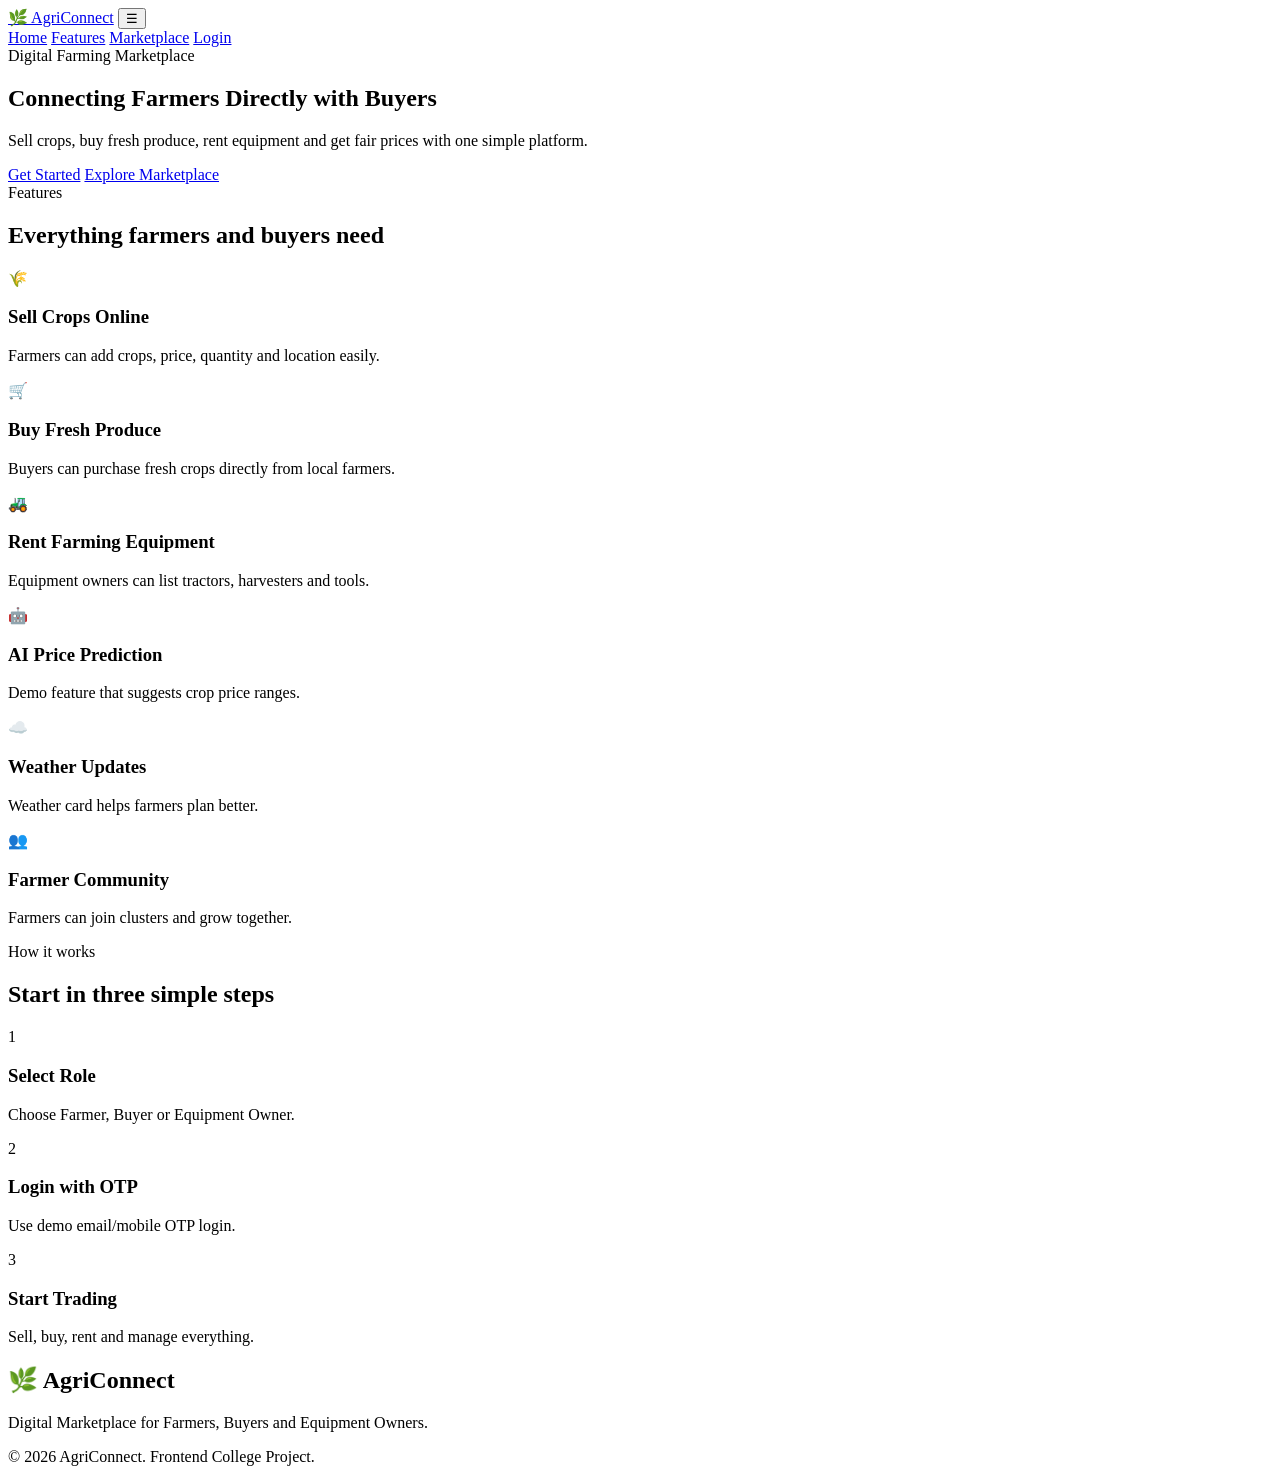
==== index.html @ fda9839f "Rename home.html to index.html" ====
<!DOCTYPE html>
<html lang="en">
<head>
  <meta charset="UTF-8" />
  <meta name="viewport" content="width=device-width, initial-scale=1.0" />
  <title>AgriConnect | Home</title>
  <link rel="stylesheet" href="css/styles.css" />
</head>
<body>
  <nav class="navbar">
    <a href="home.html" class="logo">🌿 AgriConnect</a>

    <button class="menu-btn" onclick="toggleMenu()">☰</button>

    <div class="nav-links" id="navLinks">
      <a href="home.html">Home</a>
      <a href="#features">Features</a>
      <a href="buyer.html">Marketplace</a>
      <a href="login.html" class="nav-btn">Login</a>
    </div>
  </nav>

  <section class="hero">
    <div class="hero-content">
      <span class="badge">Digital Farming Marketplace</span>
      <h1>Connecting Farmers Directly with Buyers</h1>
      <p>Sell crops, buy fresh produce, rent equipment and get fair prices with one simple platform.</p>
      <div class="hero-actions">
        <a href="login.html" class="btn primary-btn">Get Started</a>
        <a href="buyer.html" class="btn light-btn">Explore Marketplace</a>
      </div>
    </div>
  </section>

  <section class="section" id="features">
    <div class="section-heading">
      <span class="badge green-badge">Features</span>
      <h2>Everything farmers and buyers need</h2>
    </div>

    <div class="grid cards-grid">
      <div class="card feature-card">
        <div class="icon">🌾</div>
        <h3>Sell Crops Online</h3>
        <p>Farmers can add crops, price, quantity and location easily.</p>
      </div>

      <div class="card feature-card">
        <div class="icon">🛒</div>
        <h3>Buy Fresh Produce</h3>
        <p>Buyers can purchase fresh crops directly from local farmers.</p>
      </div>

      <div class="card feature-card">
        <div class="icon">🚜</div>
        <h3>Rent Farming Equipment</h3>
        <p>Equipment owners can list tractors, harvesters and tools.</p>
      </div>

      <div class="card feature-card">
        <div class="icon">🤖</div>
        <h3>AI Price Prediction</h3>
        <p>Demo feature that suggests crop price ranges.</p>
      </div>

      <div class="card feature-card">
        <div class="icon">☁️</div>
        <h3>Weather Updates</h3>
        <p>Weather card helps farmers plan better.</p>
      </div>

      <div class="card feature-card">
        <div class="icon">👥</div>
        <h3>Farmer Community</h3>
        <p>Farmers can join clusters and grow together.</p>
      </div>
    </div>
  </section>

  <section class="section how-section">
    <div class="section-heading">
      <span class="badge green-badge">How it works</span>
      <h2>Start in three simple steps</h2>
    </div>

    <div class="grid three-grid">
      <div class="step-card">
        <span>1</span>
        <h3>Select Role</h3>
        <p>Choose Farmer, Buyer or Equipment Owner.</p>
      </div>

      <div class="step-card">
        <span>2</span>
        <h3>Login with OTP</h3>
        <p>Use demo email/mobile OTP login.</p>
      </div>

      <div class="step-card">
        <span>3</span>
        <h3>Start Trading</h3>
        <p>Sell, buy, rent and manage everything.</p>
      </div>
    </div>
  </section>

  <footer class="footer">
    <h2>🌿 AgriConnect</h2>
    <p>Digital Marketplace for Farmers, Buyers and Equipment Owners.</p>
    <p class="copyright">© 2026 AgriConnect. Frontend College Project.</p>
  </footer>

  <script src="js/app.js"></script>
</body>
</html>
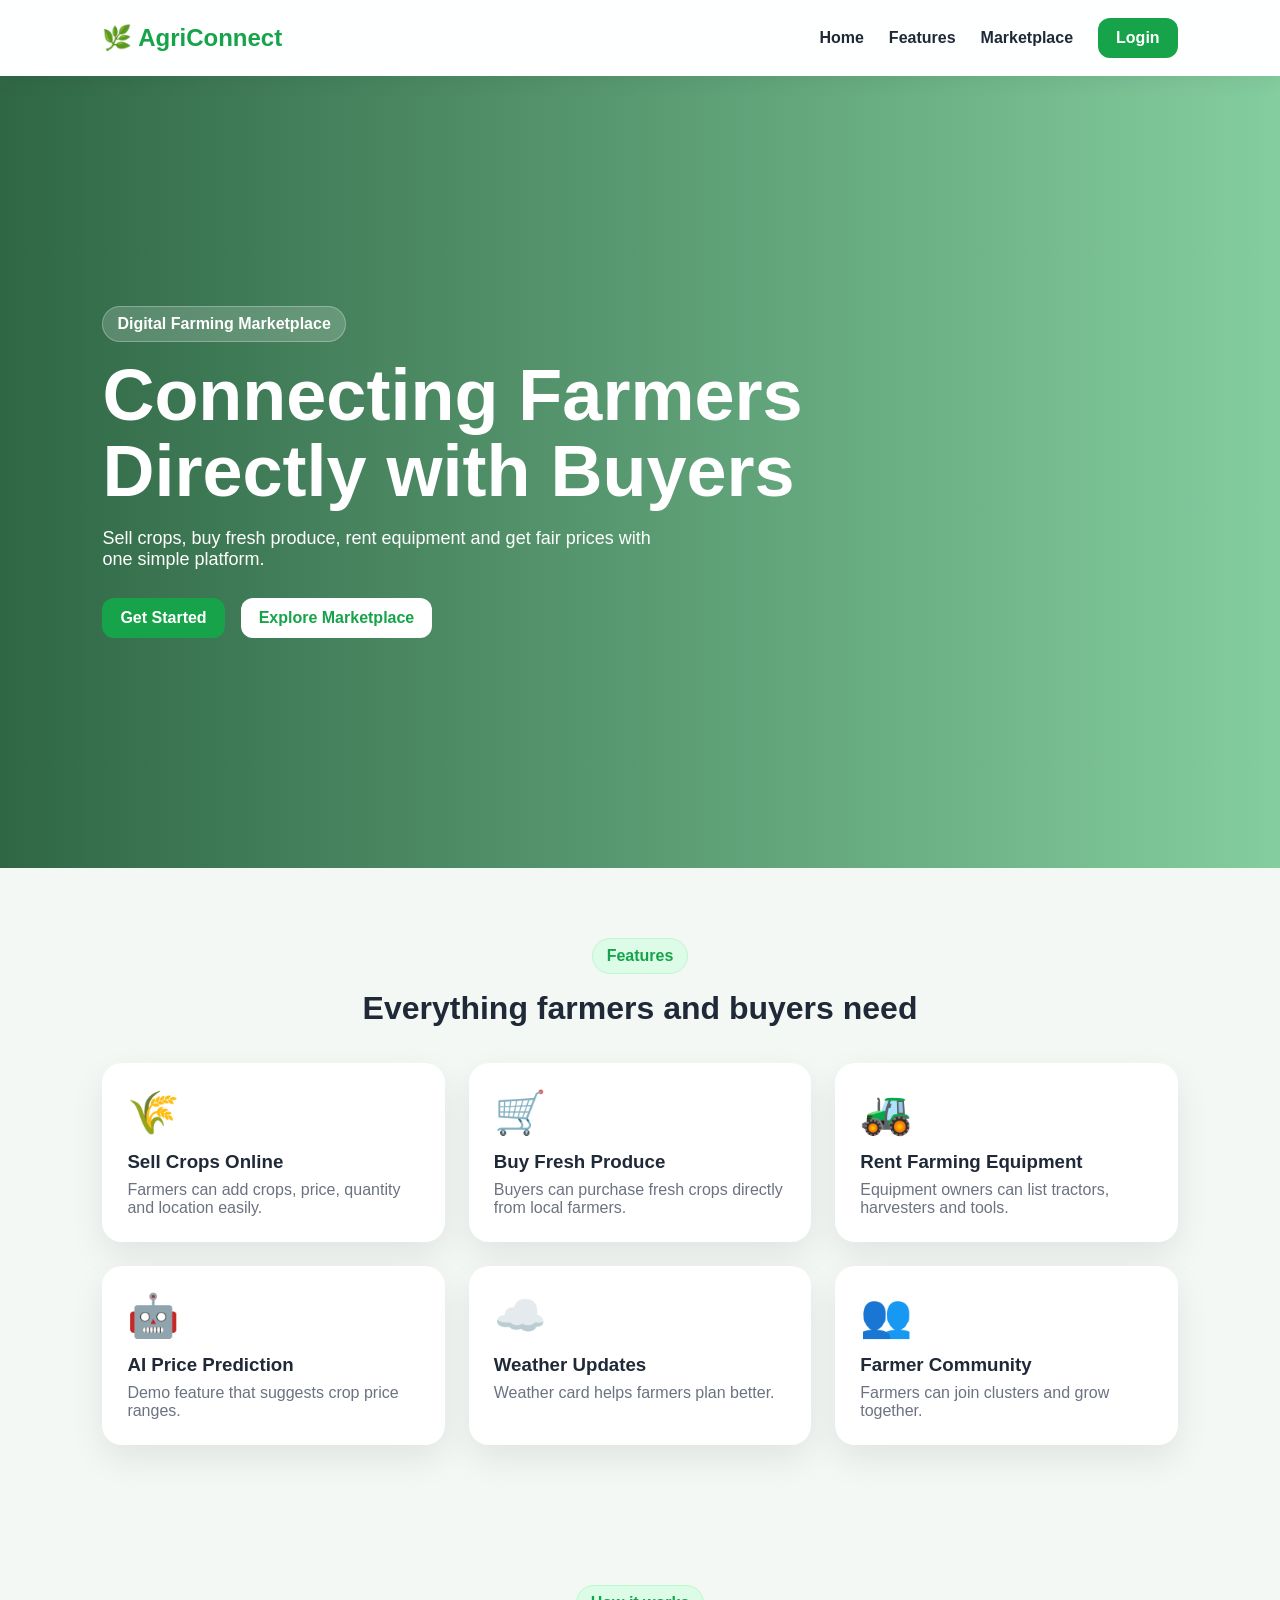
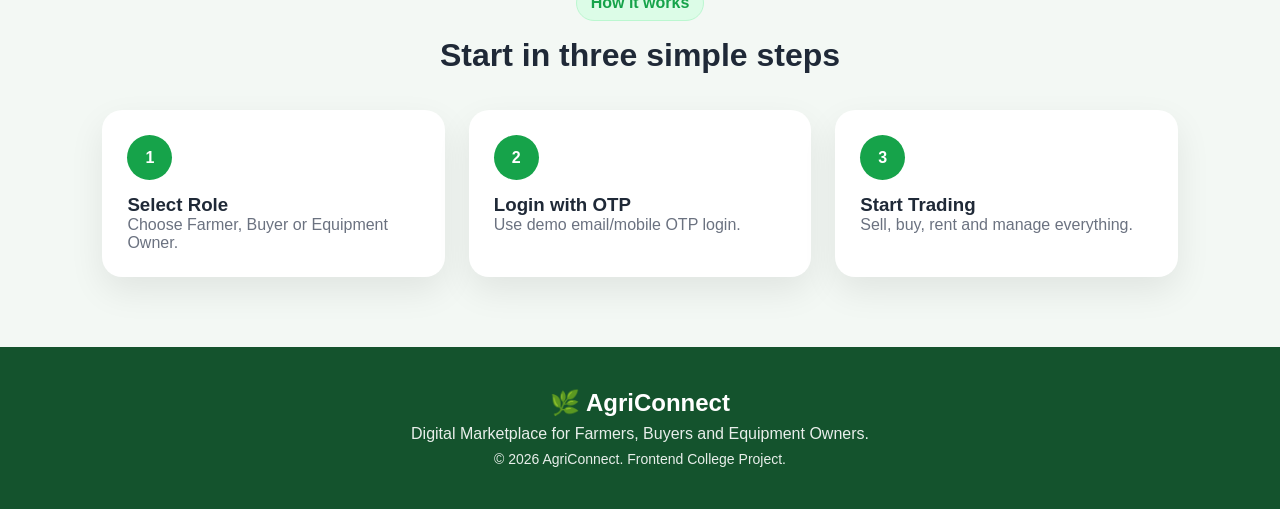
==== commit 505ff67f: "Update index.html" ====
--- a/index.html
+++ b/index.html
@@ -4,7 +4,7 @@
   <meta charset="UTF-8" />
   <meta name="viewport" content="width=device-width, initial-scale=1.0" />
   <title>AgriConnect | Home</title>
-  <link rel="stylesheet" href="css/styles.css" />
+  <link rel="stylesheet" href="styles.css" />
 </head>
 <body>
   <nav class="navbar">
@@ -110,6 +110,6 @@
     <p class="copyright">© 2026 AgriConnect. Frontend College Project.</p>
   </footer>
 
-  <script src="js/app.js"></script>
+  <script src="app.js"></script>
 </body>
 </html>
--- a/styles.css
+++ b/styles.css
@@ -0,0 +1,663 @@
+@import url('https://fonts.googleapis.com/css2?family=Poppins:wght@400;500;600;700;800&display=swap');
+
+:root {
+  --green: #16a34a;
+  --dark-green: #14532d;
+  --light-green: #dcfce7;
+  --text: #1f2937;
+  --muted: #6b7280;
+  --bg: #f3f8f4;
+  --white: #ffffff;
+  --shadow: 0 14px 35px rgba(0, 0, 0, 0.08);
+  --radius: 20px;
+}
+
+* {
+  margin: 0;
+  padding: 0;
+  box-sizing: border-box;
+  font-family: 'Poppins', sans-serif;
+}
+
+body {
+  background: var(--bg);
+  color: var(--text);
+}
+
+a {
+  text-decoration: none;
+  color: inherit;
+}
+
+button, input, select {
+  font: inherit;
+}
+
+.navbar {
+  width: 100%;
+  padding: 18px 8%;
+  background: rgba(255, 255, 255, 0.92);
+  backdrop-filter: blur(14px);
+  display: flex;
+  align-items: center;
+  justify-content: space-between;
+  box-shadow: 0 4px 20px rgba(0,0,0,0.06);
+  position: sticky;
+  top: 0;
+  z-index: 1000;
+}
+
+.logo {
+  font-size: 24px;
+  font-weight: 800;
+  color: var(--green);
+}
+
+.nav-links {
+  display: flex;
+  gap: 25px;
+  align-items: center;
+}
+
+.nav-links a {
+  font-weight: 600;
+}
+
+.nav-links a:hover {
+  color: var(--green);
+}
+
+.menu-btn {
+  display: none;
+  background: var(--green);
+  color: white;
+  border: none;
+  padding: 8px 12px;
+  border-radius: 10px;
+  cursor: pointer;
+}
+
+.nav-btn,
+.logout-btn,
+.btn,
+.full-btn,
+.otp-row button,
+.filter-buttons button,
+.card-actions button {
+  border: none;
+  background: var(--green);
+  color: white;
+  padding: 11px 18px;
+  border-radius: 12px;
+  font-weight: 700;
+  cursor: pointer;
+  transition: 0.25s ease;
+}
+
+.nav-btn:hover,
+.logout-btn:hover,
+.btn:hover,
+.full-btn:hover,
+.otp-row button:hover,
+.filter-buttons button:hover,
+.card-actions button:hover {
+  background: #15803d;
+  transform: translateY(-2px);
+}
+
+.logout-btn {
+  background: #ef4444;
+}
+
+.logout-btn:hover {
+  background: #dc2626;
+}
+
+.hero {
+  min-height: 88vh;
+  background:
+    linear-gradient(90deg, rgba(20, 83, 45, 0.88), rgba(22, 163, 74, 0.5)),
+    url("https://images.unsplash.com/photo-1500382017468-9049fed747ef?w=1600");
+  background-size: cover;
+  background-position: center;
+  display: flex;
+  align-items: center;
+  padding: 70px 8%;
+  color: white;
+}
+
+.hero-content {
+  max-width: 760px;
+}
+
+.badge {
+  display: inline-block;
+  background: rgba(255,255,255,0.18);
+  border: 1px solid rgba(255,255,255,0.28);
+  padding: 8px 14px;
+  border-radius: 999px;
+  font-weight: 700;
+  margin-bottom: 16px;
+}
+
+.green-badge {
+  color: var(--green);
+  background: var(--light-green);
+  border-color: #bbf7d0;
+}
+
+.hero h1 {
+  font-size: clamp(38px, 7vw, 72px);
+  line-height: 1.05;
+  margin-bottom: 18px;
+}
+
+.hero p {
+  font-size: 18px;
+  max-width: 580px;
+  margin-bottom: 28px;
+}
+
+.hero-actions {
+  display: flex;
+  gap: 16px;
+  flex-wrap: wrap;
+}
+
+.light-btn {
+  background: white;
+  color: var(--green);
+}
+
+.light-btn:hover {
+  color: white;
+}
+
+.section {
+  padding: 70px 8%;
+}
+
+.no-pad {
+  padding: 25px 0;
+}
+
+.section-heading {
+  text-align: center;
+  margin-bottom: 36px;
+}
+
+.section-heading h2,
+.section h2,
+.panel h2,
+.cart-box h2 {
+  font-size: 32px;
+  margin-bottom: 12px;
+}
+
+.grid {
+  display: grid;
+  gap: 24px;
+}
+
+.cards-grid {
+  grid-template-columns: repeat(3, 1fr);
+}
+
+.three-grid {
+  grid-template-columns: repeat(3, 1fr);
+}
+
+.card,
+.feature-card,
+.step-card,
+.panel,
+.stat-card,
+.weather-card,
+.product-card,
+.cart-box,
+.market-controls,
+.login-card {
+  background: white;
+  border-radius: var(--radius);
+  box-shadow: var(--shadow);
+  padding: 25px;
+}
+
+.feature-card,
+.step-card,
+.stat-card,
+.product-card,
+.small-feature {
+  transition: 0.25s ease;
+}
+
+.feature-card:hover,
+.step-card:hover,
+.stat-card:hover,
+.product-card:hover,
+.small-feature:hover {
+  transform: translateY(-6px);
+}
+
+.icon {
+  font-size: 42px;
+  margin-bottom: 14px;
+}
+
+.feature-card h3 {
+  margin-bottom: 8px;
+}
+
+.feature-card p,
+.step-card p,
+.muted,
+.demo-text,
+.product-card p {
+  color: var(--muted);
+}
+
+.step-card span {
+  background: var(--green);
+  color: white;
+  width: 45px;
+  height: 45px;
+  display: grid;
+  place-items: center;
+  border-radius: 50%;
+  font-weight: 800;
+  margin-bottom: 14px;
+}
+
+.footer {
+  background: var(--dark-green);
+  color: white;
+  padding: 42px 8%;
+  text-align: center;
+}
+
+.footer p {
+  margin-top: 8px;
+  opacity: 0.9;
+}
+
+.copyright {
+  font-size: 14px;
+}
+
+/* Auth */
+.auth-body {
+  min-height: 100vh;
+  background:
+    linear-gradient(135deg, rgba(20,83,45,.9), rgba(22,163,74,.65)),
+    url("https://images.unsplash.com/photo-1523741543316-beb7fc7023d8?w=1400");
+  background-size: cover;
+  background-position: center;
+  padding: 40px 8%;
+  display: flex;
+  align-items: center;
+  justify-content: center;
+}
+
+.auth-container {
+  width: min(1050px, 100%);
+  display: grid;
+  grid-template-columns: 1fr 430px;
+  gap: 30px;
+  align-items: center;
+}
+
+.auth-left {
+  color: white;
+}
+
+.auth-left .logo {
+  color: white;
+}
+
+.auth-left h1 {
+  font-size: clamp(36px, 5vw, 58px);
+  line-height: 1.1;
+  margin: 25px 0 14px;
+}
+
+.auth-left p {
+  font-size: 18px;
+  max-width: 520px;
+}
+
+.auth-points {
+  display: flex;
+  flex-wrap: wrap;
+  gap: 12px;
+  margin-top: 24px;
+}
+
+.auth-points span {
+  background: rgba(255,255,255,0.18);
+  padding: 10px 14px;
+  border-radius: 999px;
+}
+
+.login-card {
+  width: 100%;
+}
+
+.login-card h2 {
+  font-size: 30px;
+}
+
+.login-card label {
+  display: block;
+  font-weight: 700;
+  margin: 14px 0 7px;
+}
+
+input,
+select {
+  width: 100%;
+  padding: 13px 14px;
+  border: 1px solid #d1d5db;
+  border-radius: 12px;
+  outline: none;
+  background: white;
+}
+
+input:focus,
+select:focus {
+  border-color: var(--green);
+  box-shadow: 0 0 0 3px rgba(22,163,74,.12);
+}
+
+.otp-row {
+  display: grid;
+  grid-template-columns: 1fr 125px;
+  gap: 10px;
+  margin-top: 16px;
+}
+
+.full-btn {
+  width: 100%;
+  margin-top: 16px;
+}
+
+.demo-text {
+  text-align: center;
+  font-size: 13px;
+  margin-top: 12px;
+}
+
+/* Dashboards */
+.dashboard-hero {
+  padding: 55px 8%;
+  color: white;
+  background: linear-gradient(135deg, #14532d, #16a34a);
+  border-bottom-left-radius: 35px;
+  border-bottom-right-radius: 35px;
+  display: flex;
+  justify-content: space-between;
+  gap: 20px;
+  align-items: center;
+}
+
+.buyer-hero {
+  background: linear-gradient(135deg, #064e3b, #10b981);
+}
+
+.equipment-hero {
+  background: linear-gradient(135deg, #365314, #84cc16);
+}
+
+.dashboard-hero h1 {
+  font-size: clamp(32px, 5vw, 52px);
+}
+
+.dashboard-container {
+  padding: 30px 8% 70px;
+}
+
+.weather-card {
+  display: flex;
+  justify-content: space-between;
+  align-items: center;
+  margin-bottom: 28px;
+}
+
+.weather-card strong {
+  font-size: 36px;
+  color: var(--green);
+}
+
+.stats-grid {
+  display: grid;
+  grid-template-columns: repeat(4, 1fr);
+  gap: 20px;
+  margin-bottom: 35px;
+}
+
+.stat-card p {
+  color: var(--muted);
+}
+
+.stat-card h2 {
+  color: var(--green);
+  margin-top: 8px;
+}
+
+.small-feature {
+  background: white;
+  border-radius: 16px;
+  padding: 20px;
+  box-shadow: var(--shadow);
+  font-weight: 700;
+}
+
+.two-column {
+  display: grid;
+  grid-template-columns: 1.1fr .9fr;
+  gap: 24px;
+  margin: 30px 0;
+}
+
+form {
+  display: grid;
+  gap: 14px;
+}
+
+.prediction-box {
+  background: var(--light-green);
+  border: 1px solid #bbf7d0;
+  padding: 18px;
+  border-radius: 16px;
+  margin-top: 18px;
+  font-weight: 700;
+  color: var(--dark-green);
+}
+
+.product-card img {
+  width: 100%;
+  height: 190px;
+  object-fit: cover;
+  border-radius: 15px;
+  margin-bottom: 14px;
+  background: #e5e7eb;
+}
+
+.product-card h3 {
+  font-size: 21px;
+  margin-bottom: 6px;
+}
+
+.card-actions {
+  display: flex;
+  gap: 10px;
+  margin-top: 12px;
+}
+
+.card-actions button {
+  flex: 1;
+  padding: 9px;
+}
+
+.delete-btn {
+  background: #ef4444 !important;
+}
+
+.delete-btn:hover {
+  background: #dc2626 !important;
+}
+
+.market-controls {
+  display: grid;
+  gap: 16px;
+  margin-bottom: 28px;
+}
+
+.filter-buttons {
+  display: flex;
+  flex-wrap: wrap;
+  gap: 12px;
+}
+
+.shop-layout {
+  display: grid;
+  grid-template-columns: 1fr 330px;
+  gap: 24px;
+  align-items: start;
+}
+
+.cart-box {
+  position: sticky;
+  top: 95px;
+}
+
+.cart-item {
+  background: #f9fafb;
+  border-radius: 14px;
+  padding: 12px;
+  margin: 10px 0;
+  border: 1px solid #e5e7eb;
+}
+
+.cart-item button {
+  margin-top: 8px;
+  border: none;
+  background: #ef4444;
+  color: white;
+  padding: 7px 10px;
+  border-radius: 8px;
+  cursor: pointer;
+}
+
+.cart-pill {
+  background: white;
+  color: var(--green);
+  padding: 12px 20px;
+  border-radius: 999px;
+  font-weight: 800;
+}
+
+.quick-list {
+  display: grid;
+  grid-template-columns: 1fr 1fr;
+  gap: 14px;
+}
+
+.quick-list span {
+  background: var(--light-green);
+  color: var(--dark-green);
+  padding: 16px;
+  border-radius: 14px;
+  font-weight: 700;
+}
+
+/* Responsive */
+@media (max-width: 980px) {
+  .cards-grid,
+  .three-grid {
+    grid-template-columns: repeat(2, 1fr);
+  }
+
+  .stats-grid {
+    grid-template-columns: repeat(2, 1fr);
+  }
+
+  .auth-container,
+  .two-column,
+  .shop-layout {
+    grid-template-columns: 1fr;
+  }
+
+  .cart-box {
+    position: static;
+  }
+}
+
+@media (max-width: 700px) {
+  .navbar {
+    padding: 15px 5%;
+  }
+
+  .menu-btn {
+    display: block;
+  }
+
+  .nav-links {
+    display: none;
+    width: 100%;
+    position: absolute;
+    top: 67px;
+    left: 0;
+    background: white;
+    padding: 18px 5%;
+    flex-direction: column;
+    align-items: flex-start;
+    box-shadow: var(--shadow);
+  }
+
+  .nav-links.active {
+    display: flex;
+  }
+
+  .hero,
+  .section,
+  .dashboard-container,
+  .dashboard-hero,
+  .auth-body {
+    padding-left: 5%;
+    padding-right: 5%;
+  }
+
+  .hero {
+    text-align: center;
+    justify-content: center;
+  }
+
+  .hero-actions {
+    justify-content: center;
+  }
+
+  .cards-grid,
+  .three-grid,
+  .stats-grid {
+    grid-template-columns: 1fr;
+  }
+
+  .dashboard-hero {
+    align-items: flex-start;
+    flex-direction: column;
+  }
+
+  .weather-card {
+    flex-direction: column;
+    align-items: flex-start;
+    gap: 12px;
+  }
+
+  .otp-row {
+    grid-template-columns: 1fr;
+  }
+
+  .quick-list {
+    grid-template-columns: 1fr;
+  }
+}
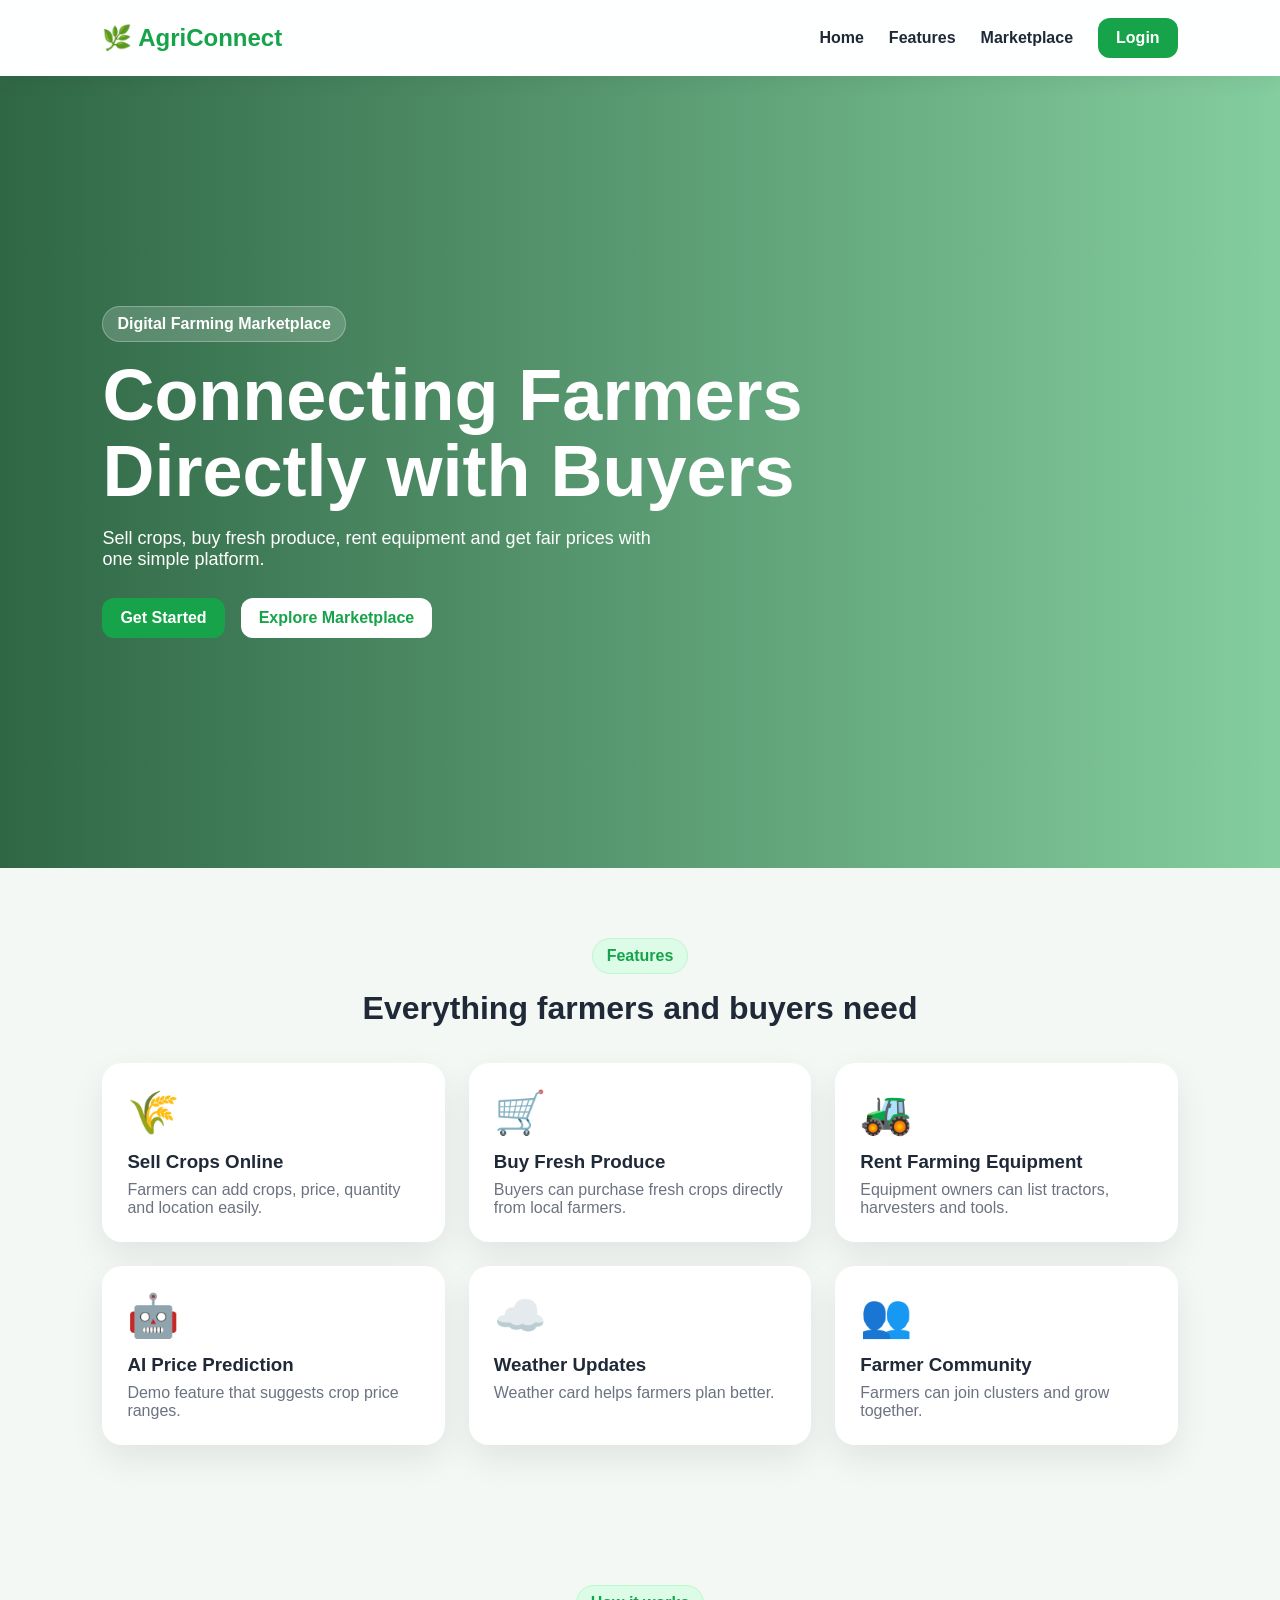
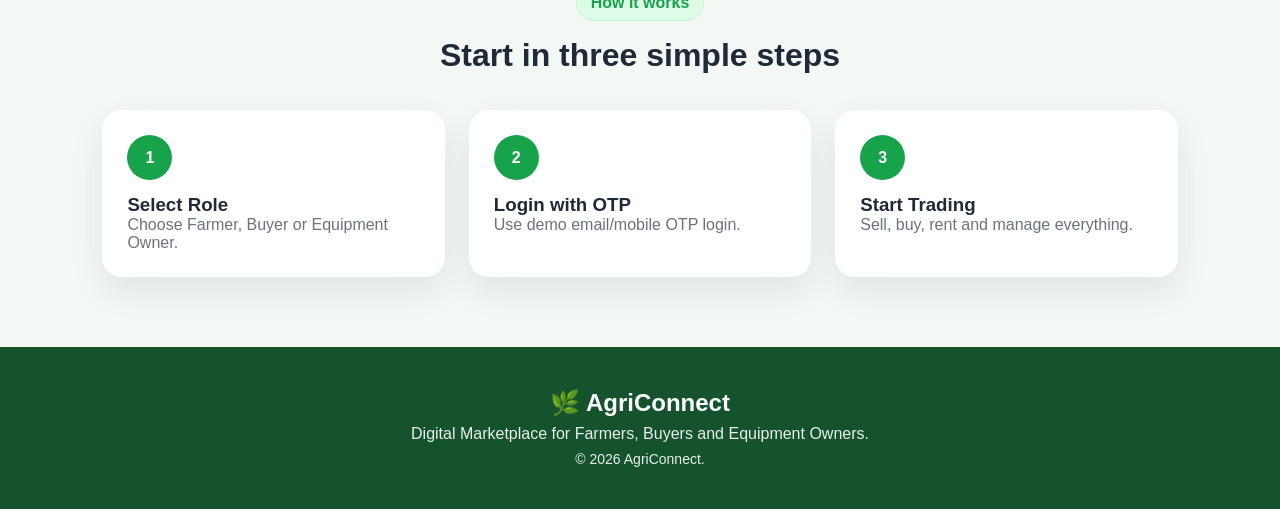
==== commit 750615de: "Update index.html" ====
--- a/index.html
+++ b/index.html
@@ -13,7 +13,7 @@
     <button class="menu-btn" onclick="toggleMenu()">☰</button>
 
     <div class="nav-links" id="navLinks">
-      <a href="home.html">Home</a>
+      <a href="index.html">Home</a>
       <a href="#features">Features</a>
       <a href="buyer.html">Marketplace</a>
       <a href="login.html" class="nav-btn">Login</a>
@@ -107,7 +107,7 @@
   <footer class="footer">
     <h2>🌿 AgriConnect</h2>
     <p>Digital Marketplace for Farmers, Buyers and Equipment Owners.</p>
-    <p class="copyright">© 2026 AgriConnect. Frontend College Project.</p>
+    <p class="copyright">© 2026 AgriConnect. </p><!--Frontend College Project. -->
   </footer>
 
   <script src="app.js"></script>
